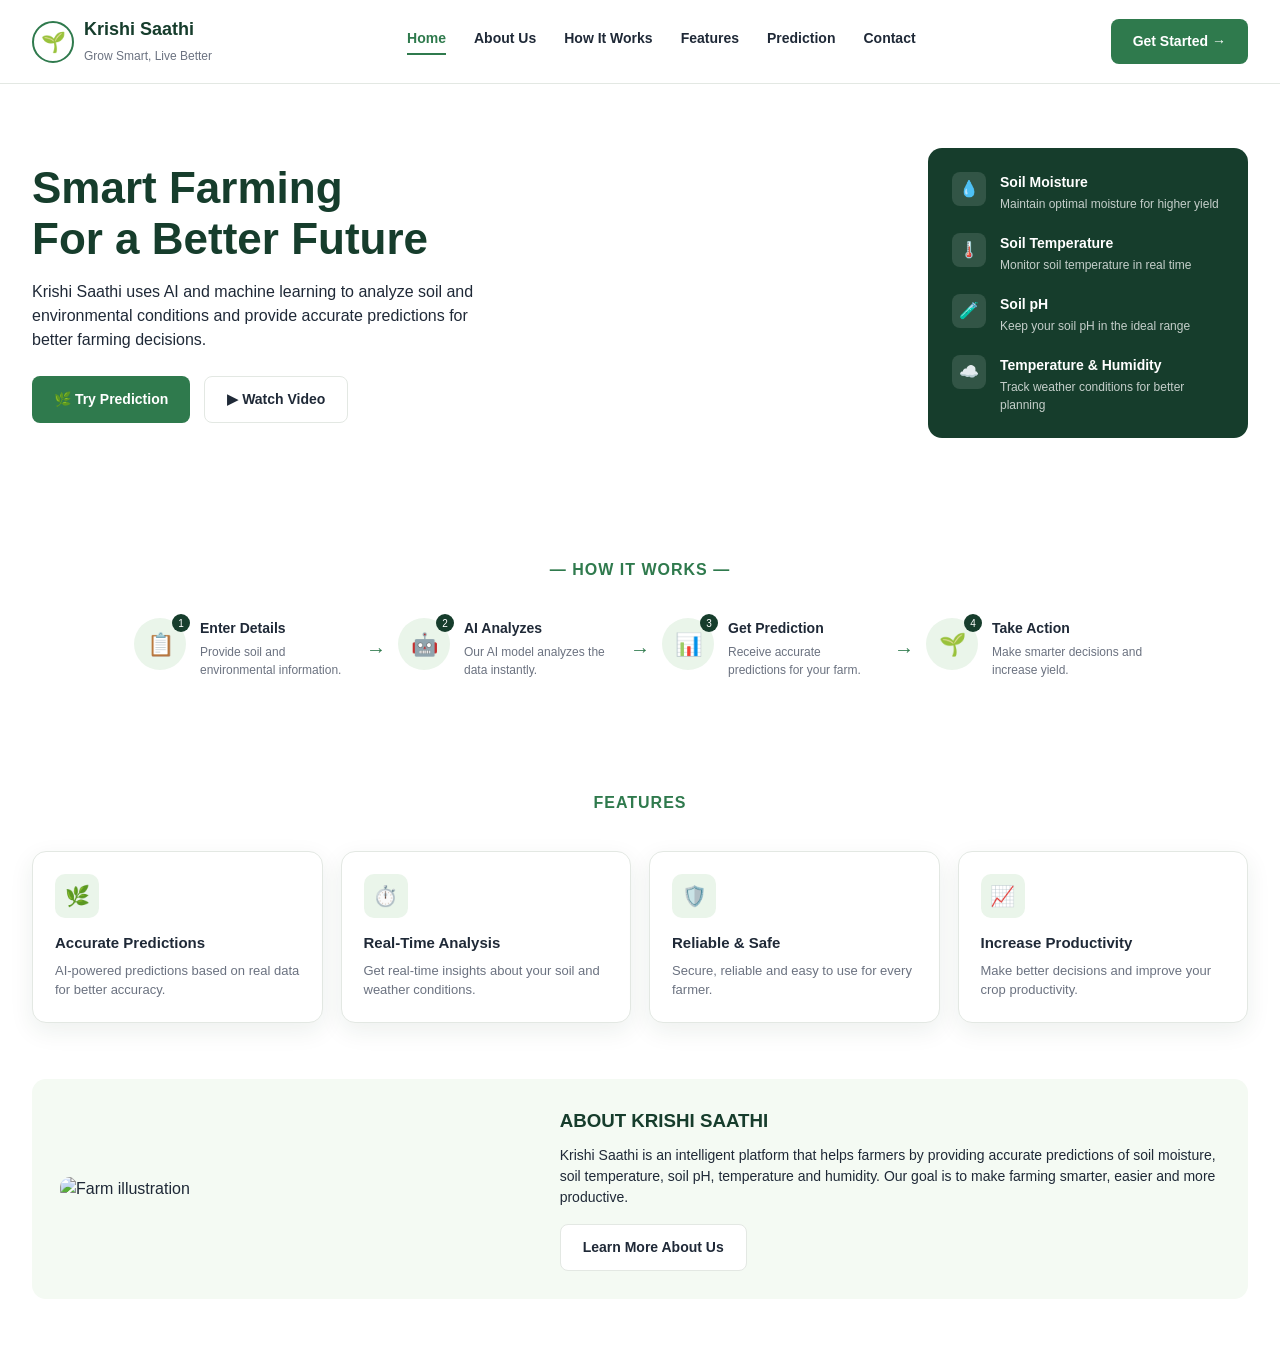
==== frontend/index.html @ faf12a83 "Add files via upload" ====
<!DOCTYPE html>
<html lang="en">
<head>
<meta charset="UTF-8">
<meta name="viewport" content="width=device-width, initial-scale=1.0">
<title>Krishi Saathi</title>
<link rel="stylesheet" href="style.css">
</head>
<body>

<header class="site-header">
  <div class="logo">
    <div class="logo-mark">🌱</div>
    <div class="logo-text">
      <h1>Krishi Saathi</h1>
      <span>Grow Smart, Live Better</span>
    </div>
  </div>
  <nav class="main-nav">
    <a href="index.html" class="active">Home</a>
    <a href="#about">About Us</a>
    <a href="#how-it-works">How It Works</a>
    <a href="#features">Features</a>
    <a href="aiprediction.html">Prediction</a>
    <a href="#contact">Contact</a>
  </nav>
  <a href="aiprediction.html" class="btn btn-primary">Get Started →</a>
</header>

<section class="hero">
  <div class="hero-bg"></div>
  <div class="hero-text">
    <h2>Smart Farming<br>For a Better Future</h2>
    <p>Krishi Saathi uses AI and machine learning to analyze soil and environmental conditions and provide accurate predictions for better farming decisions.</p>
    <div class="hero-actions">
      <a href="aiprediction.html" class="btn btn-primary">🌿 Try Prediction</a>
      <a href="#" class="btn btn-outline">▶ Watch Video</a>
    </div>
  </div>

  <div class="hero-panel">
    <div class="hero-panel-item">
      <div class="hero-panel-icon">💧</div>
      <div>
        <h4>Soil Moisture</h4>
        <p>Maintain optimal moisture for higher yield</p>
      </div>
    </div>
    <div class="hero-panel-item">
      <div class="hero-panel-icon">🌡️</div>
      <div>
        <h4>Soil Temperature</h4>
        <p>Monitor soil temperature in real time</p>
      </div>
    </div>
    <div class="hero-panel-item">
      <div class="hero-panel-icon">🧪</div>
      <div>
        <h4>Soil pH</h4>
        <p>Keep your soil pH in the ideal range</p>
      </div>
    </div>
    <div class="hero-panel-item">
      <div class="hero-panel-icon">☁️</div>
      <div>
        <h4>Temperature &amp; Humidity</h4>
        <p>Track weather conditions for better planning</p>
      </div>
    </div>
  </div>
</section>

<section class="section" id="how-it-works">
  <p class="section-eyebrow">— HOW IT WORKS —</p>
  <div class="steps">
    <div class="step">
      <div class="step-icon">📋<span class="step-num">1</span></div>
      <div><h4>Enter Details</h4><p>Provide soil and environmental information.</p></div>
    </div>
    <div class="step-arrow">→</div>
    <div class="step">
      <div class="step-icon">🤖<span class="step-num">2</span></div>
      <div><h4>AI Analyzes</h4><p>Our AI model analyzes the data instantly.</p></div>
    </div>
    <div class="step-arrow">→</div>
    <div class="step">
      <div class="step-icon">📊<span class="step-num">3</span></div>
      <div><h4>Get Prediction</h4><p>Receive accurate predictions for your farm.</p></div>
    </div>
    <div class="step-arrow">→</div>
    <div class="step">
      <div class="step-icon">🌱<span class="step-num">4</span></div>
      <div><h4>Take Action</h4><p>Make smarter decisions and increase yield.</p></div>
    </div>
  </div>
</section>

<section class="section" id="features">
  <p class="section-eyebrow">FEATURES</p>
  <div class="card-grid">
    <div class="card">
      <div class="card-icon">🌿</div>
      <h4>Accurate Predictions</h4>
      <p>AI-powered predictions based on real data for better accuracy.</p>
    </div>
    <div class="card">
      <div class="card-icon">⏱️</div>
      <h4>Real-Time Analysis</h4>
      <p>Get real-time insights about your soil and weather conditions.</p>
    </div>
    <div class="card">
      <div class="card-icon">🛡️</div>
      <h4>Reliable &amp; Safe</h4>
      <p>Secure, reliable and easy to use for every farmer.</p>
    </div>
    <div class="card">
      <div class="card-icon">📈</div>
      <h4>Increase Productivity</h4>
      <p>Make better decisions and improve your crop productivity.</p>
    </div>
  </div>
</section>

<section class="about" id="about">
  <img src="https://images.unsplash.com/photo-1500382017468-9049fed747ef?auto=format&fit=crop&w=600&q=60" alt="Farm illustration">
  <div>
    <h3>ABOUT KRISHI SAATHI</h3>
    <p>Krishi Saathi is an intelligent platform that helps farmers by providing accurate predictions of soil moisture, soil temperature, soil pH, temperature and humidity. Our goal is to make farming smarter, easier and more productive.</p>
    <a href="#about" class="btn btn-outline">Learn More About Us</a>
  </div>
</section>

</body>
</html>
---- frontend/style.css ----
:root {
  --green-dark: #163d2c;
  --green: #2f7a4d;
  --green-light: #eaf5ea;
  --green-pale: #f4faf3;
  --text-dark: #1f2937;
  --text-muted: #6b7280;
  --border: #e3e8e3;
  --white: #ffffff;
  --radius: 14px;
  --shadow: 0 8px 24px rgba(22, 61, 44, 0.08);
}

* { box-sizing: border-box; margin: 0; padding: 0; }

body {
  font-family: "Segoe UI", Arial, sans-serif;
  color: var(--text-dark);
  background: var(--white);
  line-height: 1.5;
}

a { text-decoration: none; color: inherit; }
ul { list-style: none; }
img { max-width: 100%; display: block; }

.container {
  max-width: 1200px;
  margin: 0 auto;
  padding: 0 24px;
}

/* ---------- Header ---------- */
.site-header {
  display: flex;
  align-items: center;
  justify-content: space-between;
  padding: 16px 32px;
  border-bottom: 1px solid var(--border);
}

.logo {
  display: flex;
  align-items: center;
  gap: 10px;
}

.logo-mark {
  width: 42px;
  height: 42px;
  border-radius: 50%;
  border: 2px solid var(--green);
  display: flex;
  align-items: center;
  justify-content: center;
  font-size: 20px;
}

.logo-text h1 {
  font-size: 18px;
  color: var(--green-dark);
}

.logo-text span {
  font-size: 12px;
  color: var(--text-muted);
}

.main-nav {
  display: flex;
  gap: 28px;
}

.main-nav a {
  font-size: 14px;
  font-weight: 600;
  color: var(--text-dark);
  padding-bottom: 4px;
  border-bottom: 2px solid transparent;
}

.main-nav a.active,
.main-nav a:hover {
  color: var(--green);
  border-bottom-color: var(--green);
}

.btn {
  display: inline-flex;
  align-items: center;
  gap: 8px;
  padding: 12px 22px;
  border-radius: 8px;
  font-weight: 600;
  font-size: 14px;
  cursor: pointer;
  border: none;
}

.btn-primary {
  background: var(--green);
  color: var(--white);
}

.btn-primary:hover { background: var(--green-dark); }

.btn-outline {
  background: var(--white);
  color: var(--text-dark);
  border: 1px solid var(--border);
}

/* ---------- Hero (homepage) ---------- */
.hero {
  position: relative;
  display: grid;
  grid-template-columns: 1fr 1fr;
  align-items: center;
  gap: 32px;
  padding: 64px 32px;
  overflow: hidden;
}

.hero-bg {
  position: absolute;
  inset: 0;
  background: linear-gradient(90deg, rgba(255,255,255,0.65), rgba(255,255,255,0.15)),
              url("https://images.unsplash.com/photo-1500937386664-56d1dfef3854?auto=format&fit=crop&w=1400&q=60") center/cover;
  z-index: -1;
}

.hero-text h2 {
  font-size: 44px;
  color: var(--green-dark);
  line-height: 1.15;
  margin-bottom: 16px;
}

.hero-text p {
  max-width: 480px;
  color: var(--text-dark);
  margin-bottom: 24px;
}

.hero-actions { display: flex; gap: 14px; }

.hero-panel {
  background: var(--green-dark);
  color: var(--white);
  border-radius: var(--radius);
  padding: 24px;
  display: flex;
  flex-direction: column;
  gap: 20px;
  justify-self: end;
  width: 100%;
  max-width: 320px;
}

.hero-panel-item {
  display: flex;
  gap: 14px;
  align-items: flex-start;
}

.hero-panel-icon {
  width: 34px;
  height: 34px;
  border-radius: 8px;
  background: rgba(255,255,255,0.12);
  display: flex;
  align-items: center;
  justify-content: center;
  flex-shrink: 0;
}

.hero-panel-item h4 { font-size: 14px; margin-bottom: 2px; }
.hero-panel-item p { font-size: 12px; color: rgba(255,255,255,0.75); }

/* ---------- Section headings ---------- */
.section { padding: 56px 32px; }
.section-eyebrow {
  text-align: center;
  color: var(--green);
  font-weight: 700;
  letter-spacing: 1px;
  margin-bottom: 36px;
}

/* ---------- How it works ---------- */
.steps {
  display: flex;
  align-items: flex-start;
  justify-content: center;
  gap: 12px;
  flex-wrap: wrap;
}

.step { display: flex; gap: 14px; max-width: 220px; }

.step-icon {
  width: 52px;
  height: 52px;
  border-radius: 50%;
  background: var(--green-light);
  display: flex;
  align-items: center;
  justify-content: center;
  font-size: 22px;
  position: relative;
  flex-shrink: 0;
}

.step-num {
  position: absolute;
  top: -4px;
  right: -4px;
  background: var(--green-dark);
  color: var(--white);
  width: 18px;
  height: 18px;
  border-radius: 50%;
  font-size: 10px;
  display: flex;
  align-items: center;
  justify-content: center;
}

.step h4 { font-size: 14px; margin-bottom: 4px; }
.step p { font-size: 12px; color: var(--text-muted); }

.step-arrow { align-self: center; color: var(--green); font-size: 20px; }

/* ---------- Feature / result cards ---------- */
.card-grid {
  display: grid;
  grid-template-columns: repeat(4, 1fr);
  gap: 18px;
}

.card {
  background: var(--white);
  border: 1px solid var(--border);
  border-radius: var(--radius);
  padding: 22px;
  box-shadow: var(--shadow);
}

.card-icon {
  width: 44px;
  height: 44px;
  border-radius: 10px;
  background: var(--green-light);
  display: flex;
  align-items: center;
  justify-content: center;
  font-size: 20px;
  margin-bottom: 14px;
}

.card h4 { font-size: 15px; margin-bottom: 6px; }
.card p { font-size: 13px; color: var(--text-muted); }

/* ---------- About ---------- */
.about {
  display: grid;
  grid-template-columns: 1fr 1.4fr;
  gap: 28px;
  align-items: center;
  background: var(--green-pale);
  border-radius: var(--radius);
  padding: 28px;
  margin: 0 32px 56px;
}

.about img { border-radius: 10px; }
.about h3 { color: var(--green-dark); margin-bottom: 10px; }
.about p { color: var(--text-dark); margin-bottom: 16px; font-size: 14px; }

/* ---------- Prediction page ---------- */
.predict-hero {
  text-align: center;
  padding: 56px 32px 24px;
}

.predict-hero h2 { font-size: 34px; color: var(--green-dark); margin-bottom: 10px; }
.predict-hero p { color: var(--text-muted); max-width: 520px; margin: 0 auto; }

.form-grid {
  display: grid;
  grid-template-columns: repeat(4, 1fr);
  gap: 18px;
  padding: 0 32px;
}

.form-card {
  background: var(--white);
  border: 1px solid var(--border);
  border-radius: var(--radius);
  padding: 20px;
  box-shadow: var(--shadow);
}

.form-card.wide {
  grid-column: span 4;
  max-width: 560px;
  margin: 18px auto 0;
}

.form-card-head { display: flex; gap: 12px; align-items: center; margin-bottom: 12px; }

.form-card h4 { font-size: 14px; }
.form-card .hint { font-size: 12px; color: var(--text-muted); }

.input-row {
  display: flex;
  border: 1px solid var(--border);
  border-radius: 8px;
  overflow: hidden;
}

.input-row input {
  flex: 1;
  border: none;
  padding: 10px 12px;
  font-size: 14px;
  outline: none;
}

.input-row .unit {
  padding: 10px 12px;
  background: var(--green-light);
  color: var(--green-dark);
  font-size: 13px;
  font-weight: 600;
}

.range-hint { font-size: 11px; color: var(--green); margin-top: 6px; }

.predict-btn-wrap { padding: 24px 32px; max-width: 700px; margin: 0 auto; }

/* ---------- Prediction result ---------- */
.result-section { padding: 12px 32px 56px; }
.result-section h3 { margin-bottom: 16px; }

.result-grid {
  display: grid;
  grid-template-columns: repeat(4, 1fr);
  gap: 18px;
}

.result-card {
  border-radius: var(--radius);
  padding: 20px;
}

.result-card.crop { background: var(--green-light); }
.result-card.confidence { background: #eaf1fb; }
.result-card.status { background: #fdf3df; }
.result-card.suggestions { background: #f1eefb; }

.result-label { font-size: 12px; font-weight: 700; text-transform: uppercase; margin-bottom: 8px; }
.result-value { font-size: 26px; font-weight: 700; margin-bottom: 4px; }
.result-note { font-size: 12px; color: var(--text-muted); }

.suggestions ul { font-size: 12px; }
.suggestions li { margin-bottom: 6px; }

#predict-status { font-size: 13px; margin-top: 10px; color: var(--text-muted); }

@media (max-width: 900px) {
  .hero, .about { grid-template-columns: 1fr; }
  .card-grid, .form-grid, .result-grid { grid-template-columns: repeat(2, 1fr); }
  .form-card.wide { grid-column: span 2; }
  .main-nav { display: none; }
}
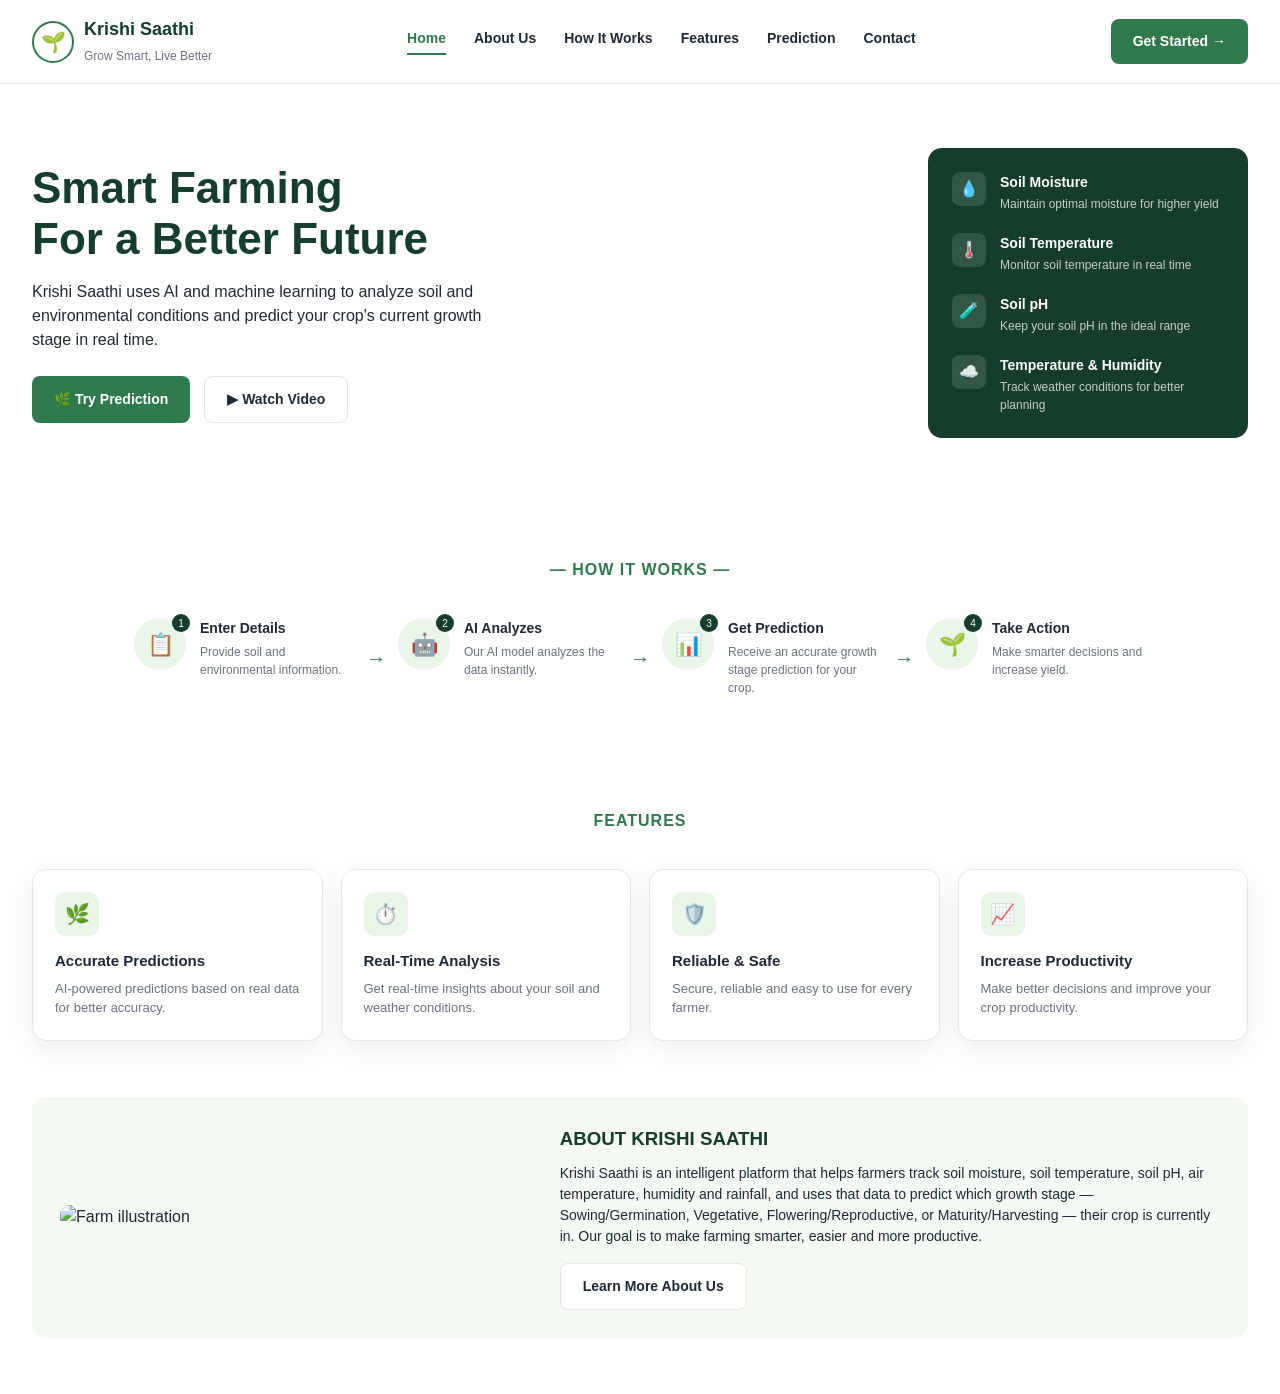
==== commit d0e3b1e3: "Add files via upload" ====
--- a/frontend/index.html
+++ b/frontend/index.html
@@ -31,7 +31,7 @@
   <div class="hero-bg"></div>
   <div class="hero-text">
     <h2>Smart Farming<br>For a Better Future</h2>
-    <p>Krishi Saathi uses AI and machine learning to analyze soil and environmental conditions and provide accurate predictions for better farming decisions.</p>
+    <p>Krishi Saathi uses AI and machine learning to analyze soil and environmental conditions and predict your crop's current growth stage in real time.</p>
     <div class="hero-actions">
       <a href="aiprediction.html" class="btn btn-primary">🌿 Try Prediction</a>
       <a href="#" class="btn btn-outline">▶ Watch Video</a>
@@ -85,7 +85,7 @@
     <div class="step-arrow">→</div>
     <div class="step">
       <div class="step-icon">📊<span class="step-num">3</span></div>
-      <div><h4>Get Prediction</h4><p>Receive accurate predictions for your farm.</p></div>
+      <div><h4>Get Prediction</h4><p>Receive an accurate growth stage prediction for your crop.</p></div>
     </div>
     <div class="step-arrow">→</div>
     <div class="step">
@@ -125,7 +125,7 @@
   <img src="https://images.unsplash.com/photo-1500382017468-9049fed747ef?auto=format&fit=crop&w=600&q=60" alt="Farm illustration">
   <div>
     <h3>ABOUT KRISHI SAATHI</h3>
-    <p>Krishi Saathi is an intelligent platform that helps farmers by providing accurate predictions of soil moisture, soil temperature, soil pH, temperature and humidity. Our goal is to make farming smarter, easier and more productive.</p>
+    <p>Krishi Saathi is an intelligent platform that helps farmers track soil moisture, soil temperature, soil pH, air temperature, humidity and rainfall, and uses that data to predict which growth stage — Sowing/Germination, Vegetative, Flowering/Reproductive, or Maturity/Harvesting — their crop is currently in. Our goal is to make farming smarter, easier and more productive.</p>
     <a href="#about" class="btn btn-outline">Learn More About Us</a>
   </div>
 </section>
--- a/frontend/style.css
+++ b/frontend/style.css
@@ -319,12 +319,16 @@
   overflow: hidden;
 }
 
-.input-row input {
+.input-row input,
+.input-row select {
   flex: 1;
   border: none;
   padding: 10px 12px;
   font-size: 14px;
   outline: none;
+  background: var(--white);
+  color: var(--text-dark);
+  font-family: inherit;
 }
 
 .input-row .unit {
